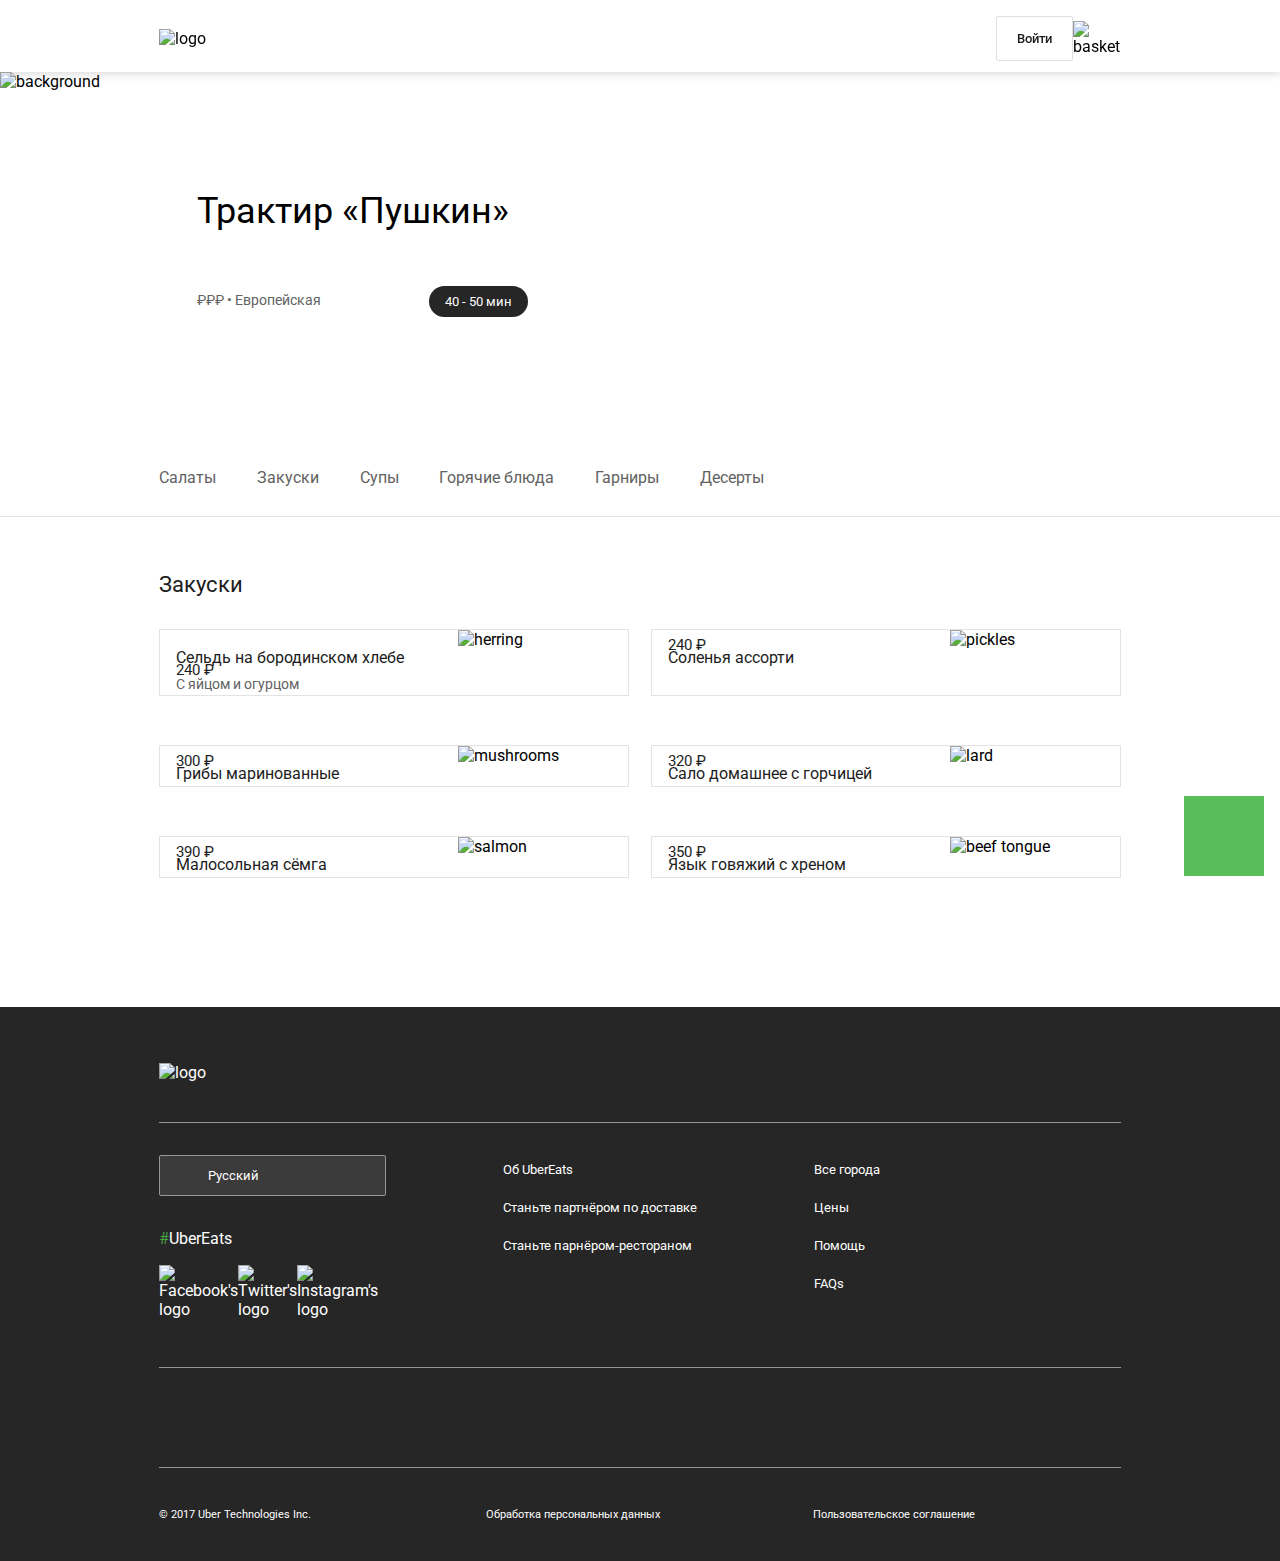
==== Pushkin.html @ 14b97af7 "Add main files" ====
<!DOCTYPE html>
<html lang="en">
<head>
    <meta charset="UTF-8">
    <meta http-equiv="X-UA-Compatible" content="IE=edge">
    <meta name="viewport" content="width=device-width, initial-scale=1.0">
    <link href="https://fonts.googleapis.com/css2?family=Roboto&display=swap" rel="stylesheet">
    <link rel="stylesheet" href="style.css">
    <title>Pushkin</title>
</head>
<body>
    <header class="header">
        <div class="container">
            <div class="header-row">
                <img src="img/logo.svg" alt="logo" class="header-logo">  
                <div class="account">
                    <a href="#" class="button-sign-in">Войти</a>
                    <a href="#"><img src="img/basket.svg" alt="basket"></a>  
                </div> 
            </div>
        </div>      
    </header>
    <main>
        <section class="head"> 
            <div class="container">
                <div class="head-info">
                    <div class="head-title">Трактир «Пушкин»</div>
                    <div class="head-subtitle">
                        <div class="card-menu">₽₽₽ • Европейская</div>
                        <div class="head-time">40 - 50 мин</div>
                    </div>
                </div>   
            </div>
            <div class="head-bg-img">
                <img src="img/Restaurant.png" alt="background" >
            </div> 
        </section>
        <nav class="navigation">
            <div class="container">
                <ul class="nav-list">
                    <li><a href="#">Салаты</a></li>
                    <li><a href="#">Закуски</a></li>
                    <li><a href="#">Супы</a></li>
                    <li><a href="#">Горячие блюда</a></li>
                    <li><a href="#">Гарниры</a></li>
                    <li><a href="#">Десерты</a></li>
                </ul>
            </div>           
        </nav>
        <article class="Pushkin-menu">
            <div class="container">
                <h1 class="restarants-title">Закуски</h1>
                <div class="line"></div>
                <div class="menu-cards">
                        <div class="snack-card">
                            <a href="#" class="card-link flex-content">
                                <div class="card-text">
                                    <h2 class="card-title">Сельдь на бородинском хлебе</h2>
                                    <div class="card-menu">С яйцом и огурцом</div>
                                    <div class="price">240 ₽</div> 
                                </div>
                                <img src="img/photo_herring.png" alt="herring">
                            </a>    
                        </div>
                        <div class="snack-card">
                            <a href="#" class="card-link flex-content">
                                <div class="card-text">
                                    <h2 class="card-title">Соленья ассорти</h2>
                                    <div class="price">240 ₽</div>
                                </div>
                                <img src="img/photo_pickles.png" alt="pickles">
                            </a>
                        </div>
                        <div class="snack-card">
                            <a href="#" class="card-link flex-content">
                                <div class="card-text">
                                    <h2 class="card-title">Грибы маринованные</h2>
                                    <div class="price">300 ₽</div>
                                </div>
                                <img src="img/photo_mushrooms.png" alt="mushrooms">
                            </a>    
                        </div>
                        <div class="snack-card">
                            <a href="#" class="card-link flex-content">                       
                                <div class="card-text">
                                    <h2 class="card-title">Сало домашнее с горчицей</h2>
                                    <div class="price">320 ₽</div>
                                </div>
                                <img src="img/photo_lard.png" alt="lard">
                            </a>     
                        </div>
                        <div class="snack-card">
                            <a href="#" class="card-link flex-content">
                                <div class="card-text">
                                    <h2 class="card-title">Малосольная сёмга</h2>
                                    <div class="price">390 ₽</div>
                                </div>
                                <img src="img/photo_salmon.png" alt="salmon">
                            </a>
                        </div>
                        <div class="snack-card">
                            <a href="#" class="card-link flex-content">
                                <div class="card-text">
                                    <h2 class="card-title">Язык говяжий с хреном</h2>
                                    <div class="price">350 ₽</div>
                                </div>
                                <img src="img/photo_beef tongue.png" alt="beef tongue">
                            </a>    
                        </div>
                </div>
            </div>          
        </article>
    </main>
    <footer class="footer">
        <div class="container">
            <div class="footer-logo">
                <img src="img/white-logo.svg" alt="logo">
            </div>
            <div class="footer-info">
                <div class="footer-column">
                    <div class="footer-info-lang">
                        <div class="lang-text">
                            Русский
                        </div>
                    </div>
                    <div class="choose-lang-text hidden">
                        <div class="choice-ru">Русский</div>
                        <div class="choice-en">Английский</div>
                    </div>
                    <p class="hashtag"><span style="color: #49A144;">#</span>UberEats</p>
                    <div class="networks">
                        <a href="#"><img src="img/facebook.svg" alt="Facebook's logo"></a>
                        <a href="#"><img src="img/twitter.svg" alt="Twitter's logo"></a>
                        <a href="#"><img src="img/instagram.svg" alt="Instagram's logo"></a>
                    </div>
                </div>
                <div class="footer-column footer-info-text">
                    <p><a href="#">Об UberEats</a></p>
                    <p><a href="#">Станьте партнёром по доставке</a></p>
                    <p><a href="#">Станьте парнёром-рестораном</a></p>
                </div>
                <div class="footer-column footer-info-text">
                    <p><a href="#">Все города</a></p>
                    <p><a href="#">Цены</a></p>
                    <p><a href="#">Помощь</a></p>
                    <p><a href="#">FAQs</a></p>
                </div>           
            </div>
            <div class="footer-download">
                <a href="#"><img src="img/Download_on_the_App_Store_Badge_US-UK_RGB_blk_092917.svg" alt=""></a>
                <a href="#"><img src="img/en_badge_web_generic-cf6dad406f.svg" alt=""></a>
            </div>
            <div class="footer-rights">
                <p><a href="#">© 2017 Uber Technologies Inc.</a></p>
                <p><a href="#">Обработка персональных данных</a></p>
                <p><a href="#">Пользовательское соглашение</a></p>
            </div>
            <a href="#">
                <div id="button-up" class="button-up">
                    <img src="img/arrow.svg" alt="">
                </div>
            </a> 
        </div>    
    </footer>
    <script src="main.js"></script>    
</body>
</html>
---- style.css ----
* {
    margin: 0;
    padding: 0; 
    box-sizing: border-box;
    font-family: 'Roboto', sans-serif;
}

a {
    text-decoration: none;
    color: inherit;
}

.header {
    height: 72px;
    padding: 16px 0;
    background-color: #fff;
    z-index: 10;
    box-shadow: 0 0 10px rgba(151, 151, 151, .5);
    position: fixed;
    top: 0;
    left: 0;
    right: 0;
}

.container {
    max-width: 1124px;
    min-width: 320px;
    padding: 0 81px;
    margin: 0 auto;
}


.header-row {
    display: flex;
    align-items: center;
    justify-content: space-between; 
}

.account {
    display: flex;
    justify-content: space-between;
    align-items: center;
    width: 125px;
}

.button-sign-in {
    display: block;
    font-weight: 500;
    font-size: 13px;
    /* line-height: 24px; */
    color: #1D1D1D;
    padding: 14px 20px;
    border: 1px solid #e0e0e0;
    border-radius: 2px;
    cursor: pointer;
}

.restarants-search {
    margin-top: 104px;
    padding: 24px 0 1px 1px;
    border-bottom: 1px solid rgba(98, 98, 98, .5);;
    color: #626262;
    font-size: 16px;
    opacity: .5;
}

.restarants-search input {
    border: none;
    font-size: 16px;
    width: 100%;
    outline: none;
}

.restarants-title {
    margin-top: 56px;
    font-size: 22px;
    line-height: 24px;
    font-weight: 400;
    color: #1D1D1D;
}

.line {
    width: 50px;
    height: 1px;
    margin: 0 auto;
    margin-top: 12px;
    background-color: #757575;  
    display: none;
}

.restarants-cards{
    margin: 16px 0 80px;
    display: flex;
    justify-content: space-between;
    flex-wrap: wrap;
}

.card-title {
    padding-top: 16px;
    line-height: 24px;
    font-size: 16px;
    font-weight: 400;
    color: #1D1D1D;
}

.card-wrapper {
    max-width: 308px;
    margin-bottom: 16px;
}

.card-link {
    display: block;
    transition: linear .2s;
}

.card-img {
    width: 100%;
    height: auto;
    object-fit: cover;
}

.card-menu {
    margin-top: 4px;
    line-height: 21px;
    font-size: 14px;
    color: #626262;
}

.card-time {
    padding: 4px 0 20px 0;
    line-height: 21px;
    font-size: 13px;
    color: #1D1D1D;
}

.footer {
    padding-top: 56px;
    min-width: 320px;
    padding-bottom: 40px;
    background: #262626;
    color: #fff;
}

.footer-logo {
    padding-bottom: 40px;
    border-bottom: 1px solid #979797;    
}

.footer-info {
    display: flex;
    justify-content: space-between;
    padding-top: 32px;
    padding-bottom: 48px;
    border-bottom: 1px solid #979797;
}

.footer-column {
    max-width: 308px;
    position: relative;
}

div.footer-column + div.footer-column {
    padding-top: 7px;
}

.footer-column:last-child {
    padding-right: 241px;
}

.footer-info-lang {
    position: relative;
    width: 227px;
    padding: 12px 0 12px 48px;
    font-size: 13px;
    line-height: 15px;
    color: #fff;
    background: #3B3B3B;
    border: 1px solid #979797;
    border-radius: 2px;
    cursor: pointer;
}

.footer-info-lang::before {
    content: url(img/shape-world.svg);
    position: absolute;
    top: 12px;
    left: 16px;
}

.footer-info-lang::after {
    content: url(img/shape-arrow.svg); 
    position: absolute;
    top: 12px;
    right: 8px; 
}

.choose-lang-text {
    width: 227px;
    position: absolute;
    top: 41px;
    left: 0;
    font-size: 13px;
    line-height: 15px;
    color: #fff;
    background: #3B3B3B;
    border: 1px solid #979797;
    border-radius: 2px;
    cursor: pointer;
}

.choose-lang-text > * {
    padding: 12px 0 6px 12px;
}

.hidden {
    display: none;
}

.hashtag {
    padding-top: 33px;
    padding-bottom: 17px;
    font-size: 16px;
}

.networks {
    width: 92px;
    display: flex;
    justify-content: space-between;
}

.footer-download {
    padding-top: 41px;
    padding-bottom: 39px;
    display: flex;
    justify-content: center;
    border-bottom: 1px solid #979797;

}

.footer-download a:first-child {
    margin-right: 40px;
}

.footer-info-text {
    display: flex;
    flex-direction: column;
}

.footer-info-text p {
    font-size: 13px;
    line-height: 15px;
}

.footer-info-text p + p {
    padding-top: 23px;
}


.footer-rights {
    display: flex;
    justify-content: space-between;
    padding-top: 40px;
    font-size: 11px;
    line-height: 13px;  
}

.footer-rights p {
    width: 308px;
}

.button-up {
    display: inline-block;
    width: 80px;
    height: 80px;
    position: fixed;
    bottom: 24px;
    right: 16px;
    display: flex;
    align-items: center;
    justify-content: center;
    background: #59BD5A;
    cursor: pointer;
    transition: .4s linear;
}



.head {
    margin-top: 72px;
    padding-top: 80px;
    height: 364px;
    position: relative;
}

.head-bg-img {
    position: absolute;
    top: 0;
    left: 0;
    width: 100%;
    height: 100%;
    z-index: -1;
}

.head-bg-img img {
    width: 100%;
    height: 100%;
    object-fit: cover;
    object-position: 50% 70%;
}


.head-info {
    width: 398px;
    background: #fff;
}

.head-title {
    padding: 38px 0 0 38px;
    font-size: 36px;
}

.head-subtitle {
    display: flex;
    justify-content: space-between;
    padding: 54px 29px 38px 38px;
}

.head-time {
    padding: 8px 16px;
    color: #fff;
    font-size: 13px;
    background: #262626;
    border-radius: 35px;
}

.navigation {
    background: #fff;
    padding: 32px 0 29px;
    border-bottom: 1px solid rgba(117, 117, 117, 0.2);
}

.nav-list {
    display: flex;
    justify-content: space-between;
    max-width: 605px;
    list-style-type: none;
    color: #626262;
}

.nav-list a:hover {
    color: #327430;
    transition: linear .2s;
}

.menu-cards {
    margin: 32px 0 80px;
    display: flex;
    justify-content: space-between;
    flex-wrap: wrap;
}

.snack-card {
    width: 470px;
    margin-bottom: 49px;
    border: 1px solid rgba(117, 117, 117, 0.2);
}

.flex-content {
    display: flex;
    justify-content: space-between;
}

a.card-link:hover {
    background: rgba(216, 216, 216, 0.2);;
}

.card-text {
    padding-left: 16px;
    position: relative;
}

.snack-card img {
    width: 170px;
}

.price {
    position: absolute;
    bottom: 16px;
    left: 16px;
    font-size: 15px;
    color: #1D1D1D;
}

@media (max-width: 1110px) {
    .snack-card {
        width: 900px;
    }

    .snack-card img {
        width: 200px;
    }
    
}

@media (max-width: 1085px) {
    .container {
        padding: 0 65px;
    }
}

@media (max-width: 1054px) {
    .container {
        padding: 0 49px;
    }
}

@media (max-width: 1022px) {
    .container {
        padding: 0 33px;
    }
}

@media (max-width: 989px) {
    .container {
        padding: 0 81px;
    }

    .card-wrapper {
        max-width: 368px;
    }

    .footer-info-lang {
        width: 210px;
    } 

    .choose-lang-text {
        width: 210px;
    }
    
    .footer-column:last-child {
        padding-right: 180px;
    }

    .footer-info-text p {
        font-size: 12px;
        line-height: 14px;
    }
}

@media (max-width: 930px) {
    .card-wrapper {
        max-width: 340px;
    }

    .footer-info-lang {
        width: 200px;
    }

    .choose-lang-text {
        width: 200px;
    }

    .footer-column:last-child {
        padding-right: 140px;
    }
}  

@media (max-width: 850px) {
    .container {
        padding: 0 65px;
    }
    
}

@media (max-width: 820px) {
    .card-wrapper {
        max-width: 307px;
    }

    .footer-column:last-child {
        padding-right: 115px;
    }

}

@media (max-width: 755px) {
    .container {
        padding: 0 33px;
    }

    .footer-info-lang {
        width: 170px;
        font-size: 12px;
    }

    .choose-lang-text {
        width: 170px;
        font-size: 12px;
    }

    .hashtag {
        font-size: 14px;
    }
}

@media (max-width: 686px) {
    .container {
        padding: 0 5px;
    }

    .footer-column:last-child {
        padding-right: 90px;
    }

}

@media (max-width: 635px) {
    .card-wrapper {
        max-width: 290px;
    }

    .footer-info-lang {
        width: 150px;
        font-size: 12px;
    }

    .choose-lang-text {
        width: 150px;
        font-size: 12px;
    }
} 

@media (max-width: 595px) {
    .card-wrapper {
        max-width: 270px;
    }
}   

@media (max-width: 550px) {
    .card-wrapper {
        max-width: 307px;
    }

    .footer-info {
        display: block;
    }

    div.footer-column + div.footer-column {
        padding-top: 0;
    }

    .footer-info-text p:first-child {
        padding-top: 23px;
    }

    .footer-rights {
        display: block;
    }

    .footer-rights p {
        padding-top: 24px;
    }

    .account {
        width: 89px;
    }

    img[alt=basket] {
        display: none;
    }

    .head {
        position: relative;
    }

    .head-info {
        position: absolute;
        left: 50%;
        bottom: -15%;
        margin-left: -154px;
        width: 308px;
        box-shadow: 0 0 10px rgba(151, 151, 151, .5);
        text-align: center;

    }

    .head-title {
        padding: 38px 0 0 0;
        text-align: center;
        font-size: 24px;
    }

    .head-subtitle {
        display: block;
        padding: 40px 0 24px;
    }

    .head-subtitle .card-menu {
        margin-bottom: 16px;
    }

    .head-time {
        display: inline-block;
        font-size: 12px;
        margin: 0 auto;
    }

    .navigation {
        display: none;
    }

    .restarants-title {
        margin: 112px 0 0;
        text-align: center;
    }

    .line {
        display: block;
    }

    .menu-cards {
        margin-top: 43px;
    }

    .card-text .card-title {
        font-size: 14px;
    }

    .snack-card img {
        width: 120px;

    }
    
} 

@media (max-width: 357px) {
    .snack-card {
        border-top:  none;
        border-left: none;
        border-right: 1px solid rgba(117, 117, 117, 0.2);
        border-bottom: 1px solid rgba(117, 117, 117, 0.2);
    }

    .card-text {
        padding-left: 0;
    }

    .card-title {
        padding-top: 0;
    }


    .card-menu {
        font-size: 13px;
    }

    .snack-card img {
        width: 102px;

    }  

    .price {
        position: absolute;
        bottom: 16px;
        left: 0;
    }


}

@media (max-width: 330px) {
    .card-text .card-title {
        width: 170px;
        text-overflow: ellipsis; 
        white-space: nowrap;
        overflow: hidden;
    }    
}
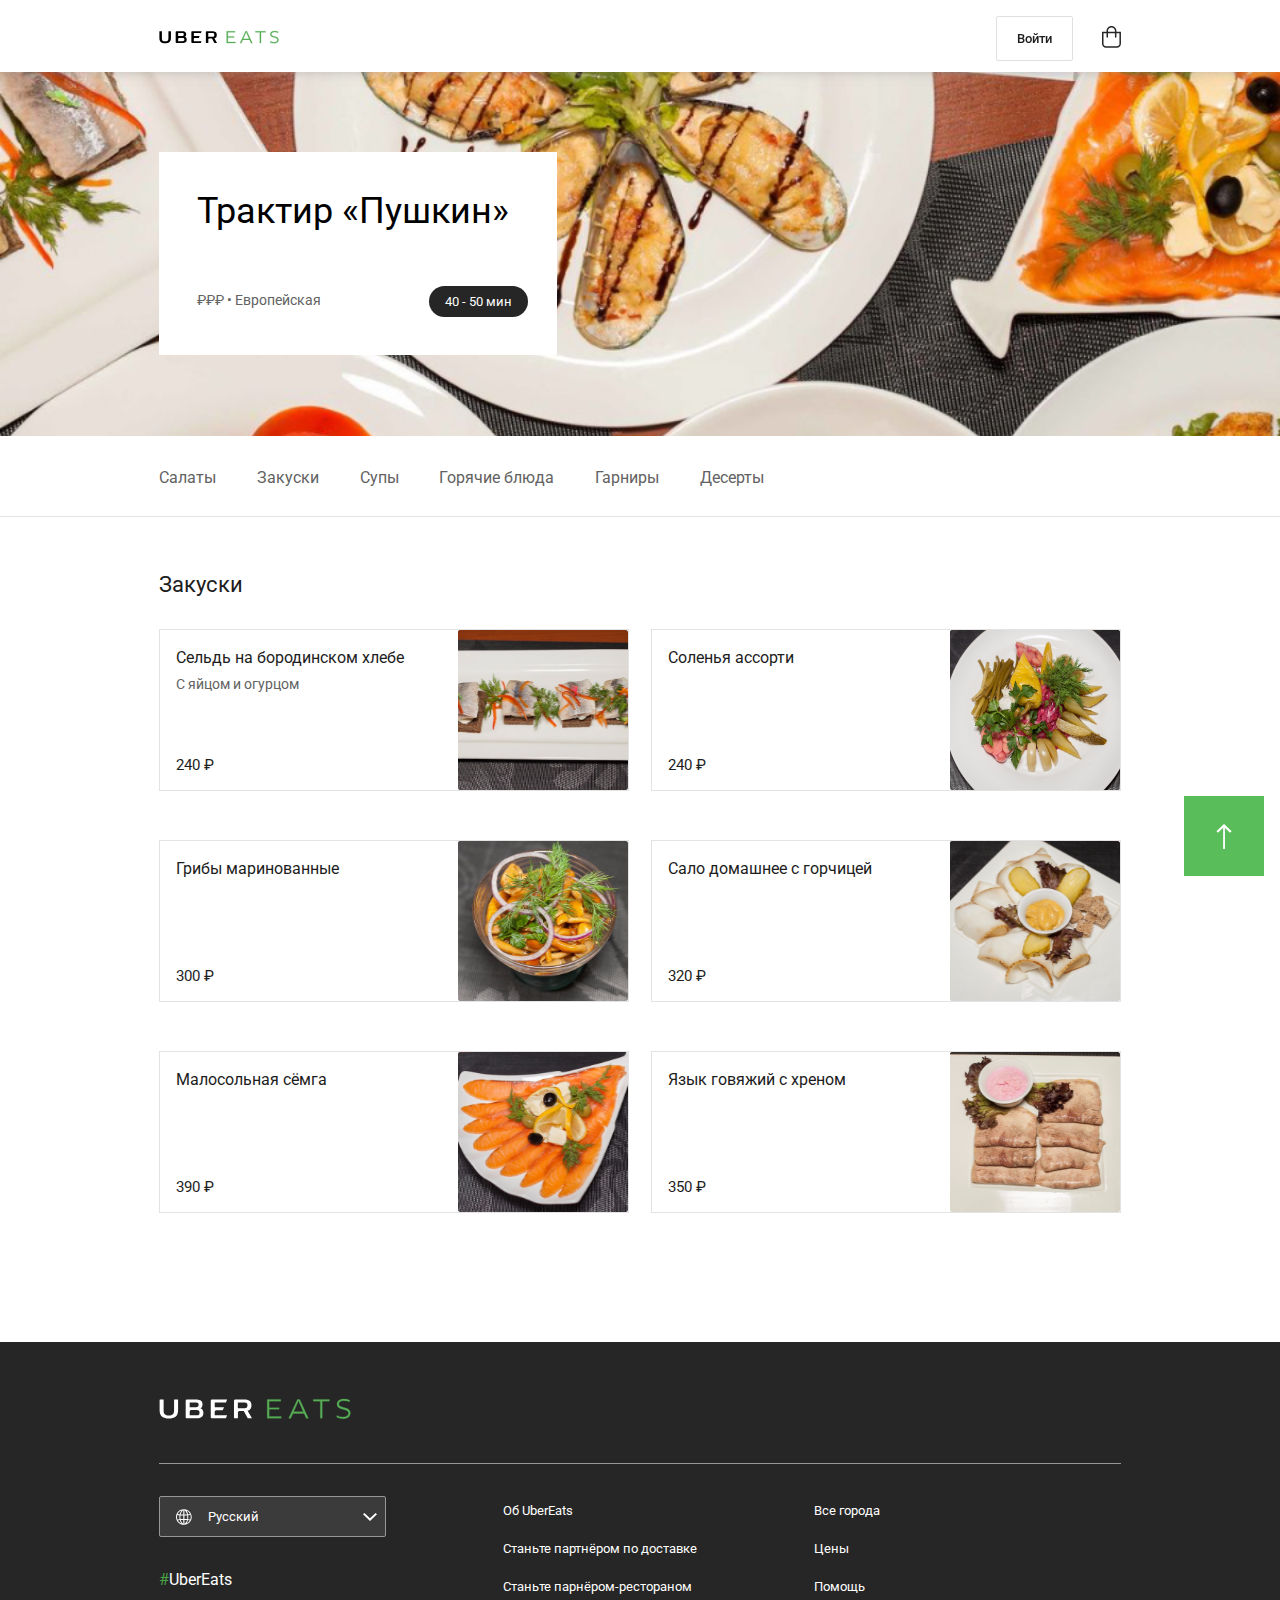
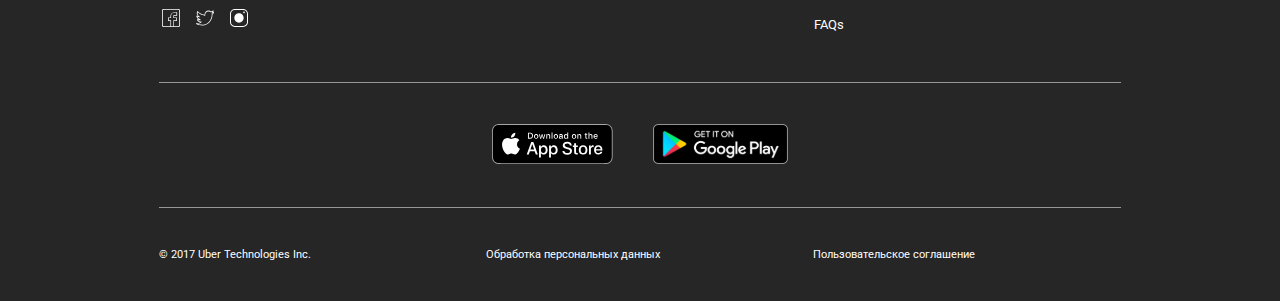
==== commit fc39d20a: "Update Pushkin.html" ====
--- a/Pushkin.html
+++ b/Pushkin.html
@@ -12,7 +12,9 @@
     <header class="header">
         <div class="container">
             <div class="header-row">
-                <img src="img/logo.svg" alt="logo" class="header-logo">  
+                <a href="index.html">
+                    <img src="img/logo.svg" alt="logo" class="header-logo">
+                </a>
                 <div class="account">
                     <a href="#" class="button-sign-in">Войти</a>
                     <a href="#"><img src="img/basket.svg" alt="basket"></a>  
@@ -164,4 +166,4 @@
     </footer>
     <script src="main.js"></script>    
 </body>
-</html>+</html>
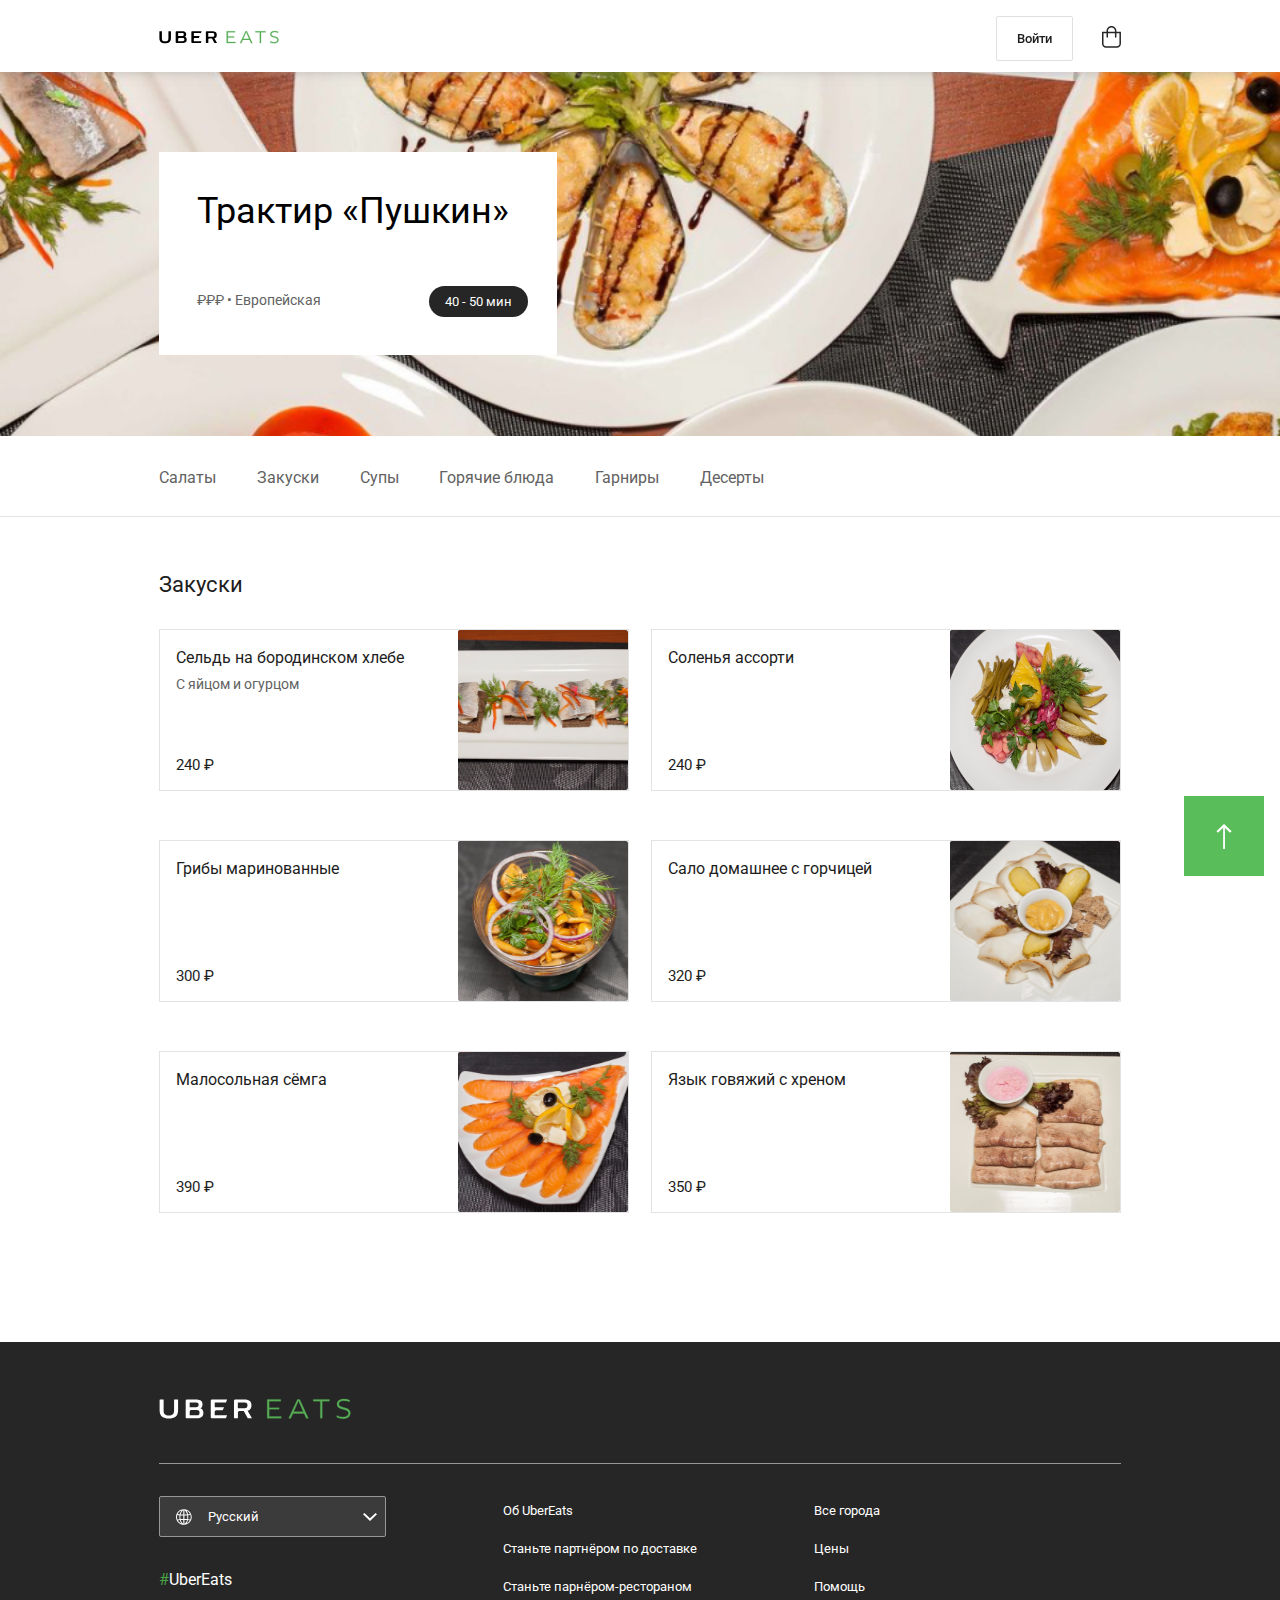
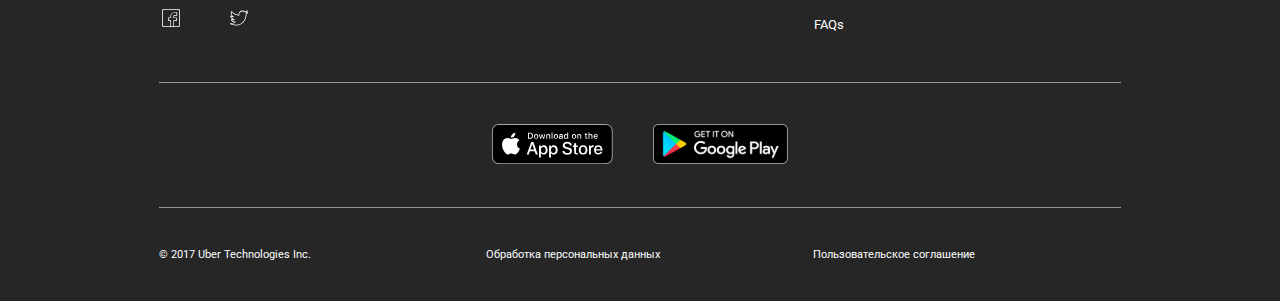
==== commit d17df860: "Update Pushkin.html" ====
--- a/Pushkin.html
+++ b/Pushkin.html
@@ -133,7 +133,7 @@
                     <div class="networks">
                         <a href="#"><img src="img/facebook.svg" alt="Facebook's logo"></a>
                         <a href="#"><img src="img/twitter.svg" alt="Twitter's logo"></a>
-                        <a href="#"><img src="img/instagram.svg" alt="Instagram's logo"></a>
+                        <!-- <a href="#"><img src="img/instagram.svg" alt="Instagram's logo"></a> -->
                     </div>
                 </div>
                 <div class="footer-column footer-info-text">
